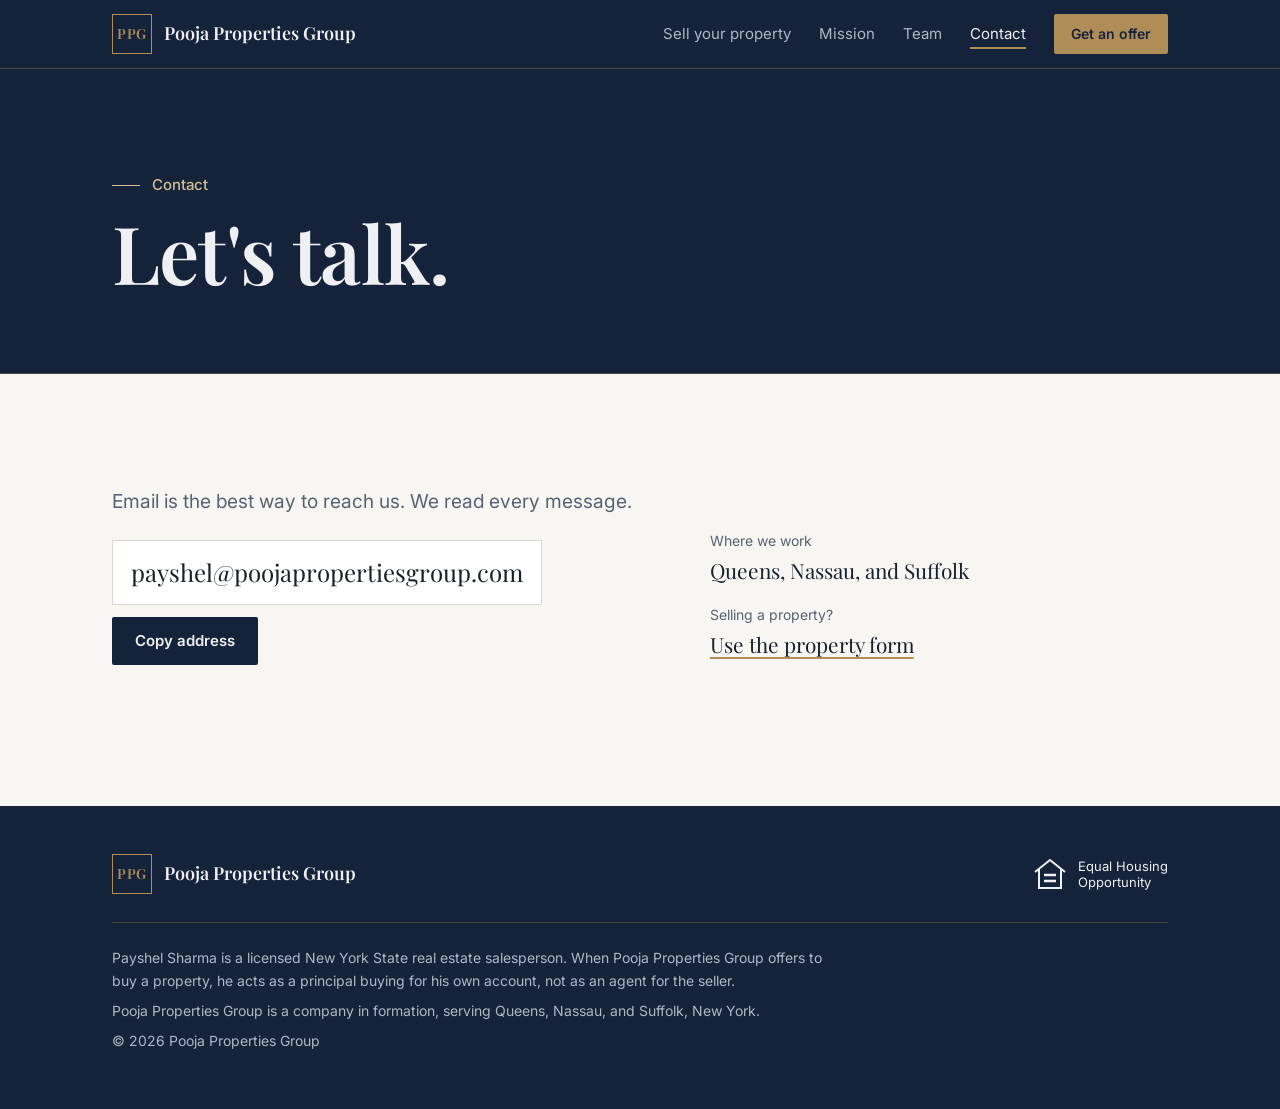
==== contact.html @ 6af987ad "Multi-page redesign: Home, Sell, Get an offer, Mission, Team, Contact Navy/brass design with We Buy " ====
<!doctype html>
<html lang="en">
<head>
<meta charset="utf-8">
<meta name="viewport" content="width=device-width, initial-scale=1, viewport-fit=cover">
<title>Contact | Pooja Properties Group</title>
<meta name="description" content="Contact Pooja Properties Group in Queens and Long Island, NY.">
<meta name="theme-color" content="#14233a">
<link rel="preconnect" href="https://fonts.googleapis.com">
<link rel="preconnect" href="https://fonts.gstatic.com" crossorigin>
<link rel="stylesheet" href="https://fonts.googleapis.com/css2?family=Playfair+Display:ital,wght@0,500;0,600;0,700;1,500&family=Inter:wght@400;500;600&display=swap">
<link rel="stylesheet" href="styles.css">
</head>
<body>

<header class="site-head">
  <div class="wrap">
    <a class="brand" href="index.html" aria-label="Pooja Properties Group home">
      <span class="mono" aria-hidden="true">PPG</span>
      <span class="brand-name">Pooja Properties Group</span>
    </a>
    <button class="menu-btn" id="menu-btn" type="button" aria-expanded="false" aria-controls="site-nav"><span class="bars" aria-hidden="true"></span><span class="label">Menu</span></button>
    <nav class="nav" id="site-nav" aria-label="Main">
      <a href="sell.html">Sell your property</a>
      <a href="mission.html">Mission</a>
      <a href="team.html">Team</a>
      <a href="contact.html" aria-current="page">Contact</a>
      <a class="btn btn-brass" href="offer.html">Get an offer</a>
    </nav>
  </div>
</header>

<main id="main">
  <section class="page-hero">
    <div class="wrap">
      <p class="kicker">Contact</p>
      <h1>Let's talk.</h1>
    </div>
  </section>
  <section class="section" aria-labelledby="contact-h">
    <div class="wrap contact-grid">
      <div>
        <h2 id="contact-h" class="sr">Email</h2>
        <p class="lede" style="margin:0">Email is the best way to reach us. We read every message.</p>
        <div class="email-row">
          <a class="email" id="email" href="mailto:payshel@poojapropertiesgroup.com">payshel@poojapropertiesgroup.com</a>
          <button class="btn btn-navy" id="copy-btn" type="button">Copy address</button>
        </div>
        <p class="small" id="copy-status" aria-live="polite" style="margin-top:10px;min-height:1.4em"></p>
      </div>
      <dl class="area">
        <dt>Where we work</dt><dd>Queens, Nassau, and Suffolk</dd>
        <dt>Selling a property?</dt><dd><a href="offer.html" style="text-decoration-color:var(--brass);text-underline-offset:4px">Use the property form</a></dd>
      </dl>
    </div>
  </section>
</main>

<footer>
  <div class="wrap">
    <div class="foot-top">
      <div class="brand"><span class="mono" aria-hidden="true">PPG</span><span class="brand-name">Pooja Properties Group</span></div>
      <div class="eho">
        <svg width="36" height="36" viewBox="0 0 36 36" fill="none" stroke="currentColor" stroke-width="2" aria-hidden="true"><path d="M3 16 18 4l15 12M7 13v19h22V13"/><path d="M12 19h12M12 25h12" stroke-width="2.4"/></svg>
        <span>Equal Housing<br>Opportunity</span>
      </div>
    </div>
    <div class="disclose">
      <p>Payshel Sharma is a licensed New York State real estate salesperson. When Pooja Properties Group offers to buy a property, he acts as a principal buying for his own account, not as an agent for the seller.</p>
      <p>Pooja Properties Group is a company in formation, serving Queens, Nassau, and Suffolk, New York.</p>
      <p>&copy; 2026 Pooja Properties Group</p>
    </div>
  </div>
</footer>

<div class="pin" id="pin"><a class="btn btn-brass" href="offer.html">Get an offer</a></div>
<script src="site.js"></script>
</body>
</html>
---- styles.css ----
:root {
  --navy: #14233a;
  --navy-2: #1d3150;
  --navy-3: #2a4166;
  --brass: #b08d57;
  --brass-soft: #d3bd94;
  --paper: #f7f6f2;
  --stone: #ecebe5;
  --ink: #18202c;
  --muted: #586172;
  --rule: #d9d6cd;
  --on-navy: #eef0f4;
  --on-navy-muted: #aeb8c8;
  --serif: "Playfair Display", Georgia, "Times New Roman", serif;
  --sans: "Inter", system-ui, -apple-system, "Segoe UI", sans-serif;
  color-scheme: light;
}
* { box-sizing: border-box; }
html { scroll-behavior: smooth; scroll-padding-top: 80px; }
@media (prefers-reduced-motion: reduce) { html { scroll-behavior: auto; } }
body { margin: 0; background: var(--paper); color: var(--ink); font-family: var(--sans); font-size: 17px; line-height: 1.6; -webkit-font-smoothing: antialiased; }
img, svg { display: block; }
a { color: inherit; }
:focus-visible { outline: 2px solid var(--brass); outline-offset: 3px; border-radius: 2px; }
.wrap { max-width: 1120px; margin: 0 auto; padding-left: max(16px, env(safe-area-inset-left)); padding-right: max(16px, env(safe-area-inset-right)); }
@media (min-width: 700px) { .wrap { padding-left: 32px; padding-right: 32px; } }
h1, h2, h3 { font-family: var(--serif); font-weight: 600; letter-spacing: -0.01em; text-wrap: balance; margin: 0; }
h2 { font-size: clamp(1.9rem, 4vw, 2.8rem); line-height: 1.12; }
h3 { font-size: 1.25rem; line-height: 1.25; }
p { margin: 0 0 1em; max-width: 64ch; }
.kicker { font-size: 15px; font-weight: 500; color: var(--brass); margin: 0 0 14px; display: flex; align-items: center; gap: 12px; }
.kicker::before { content: ""; width: 28px; height: 1px; background: currentColor; }
.lede { font-size: clamp(1.05rem, 1.8vw, 1.2rem); color: var(--muted); }

/* Buttons */
.btn { display: inline-flex; align-items: center; justify-content: center; min-height: 48px; padding: 12px 22px; font: 600 15px/1.2 var(--sans); text-decoration: none; border-radius: 2px; border: 1px solid transparent; cursor: pointer; }
.btn-brass { background: var(--brass); color: var(--navy); }
.btn-brass:hover { background: var(--brass-soft); }
.btn-line { border-color: rgba(238,240,244,.45); color: var(--on-navy); background: transparent; }
.btn-line:hover { border-color: var(--on-navy); }
.btn-navy { background: var(--navy); color: var(--on-navy); }
.btn-navy:hover { background: var(--navy-2); }

/* Header */
.site-head { position: sticky; top: 0; z-index: 20; background: var(--navy); color: var(--on-navy); border-bottom: 1px solid rgba(176,141,87,.35); }
.site-head .wrap { display: flex; align-items: center; justify-content: space-between; gap: 16px; min-height: 68px; }
.brand { display: flex; align-items: center; gap: 12px; text-decoration: none; }
.mono { width: 40px; height: 40px; border: 1.5px solid var(--brass); display: grid; place-items: center; font-family: var(--serif); font-weight: 600; font-size: 14px; letter-spacing: .04em; color: var(--brass); flex: none; }
.brand-name { font-family: var(--serif); font-size: 18px; font-weight: 600; line-height: 1.1; }
.nav { display: flex; align-items: center; gap: 28px; }
.nav a { font-size: 15px; text-decoration: none; color: var(--on-navy-muted); }
.nav a:hover { color: var(--on-navy); }
.nav a.btn { color: var(--navy); }
.nav .btn { min-height: 40px; padding: 8px 16px; font-size: 14px; }
@media (max-width: 480px) { .brand-name { font-size: 16px; } }

/* Hero */
.hero { background: var(--navy); color: var(--on-navy); overflow: hidden; }
.hero-inner { padding-top: clamp(56px, 10vw, 112px); }
.hero h1 { font-size: clamp(2.8rem, 8.2vw, 6.2rem); line-height: 1; font-weight: 600; max-width: 15ch; }
.hero h1 span { display: block; }
.hero h1 .l2 { font-style: italic; font-weight: 500; color: var(--brass-soft); }
.hero .lede { color: var(--on-navy-muted); margin-top: 28px; max-width: 52ch; }
.hero-ctas { display: flex; flex-wrap: wrap; gap: 12px; margin-top: 32px; }
.street { width: 100%; height: clamp(120px, 15vw, 220px); margin-top: clamp(40px, 7vw, 72px); color: var(--brass); }
.street .ground { stroke: var(--brass); }
@media (prefers-reduced-motion: no-preference) {
  .street .draw { stroke-dasharray: 1; stroke-dashoffset: 1; animation: draw 2.2s cubic-bezier(.6,0,.2,1) .3s forwards; }
  .street .draw.d2 { animation-delay: .6s; }
  .street .draw.d3 { animation-delay: .9s; }
  .street .win { opacity: 0; animation: lit .5s ease-out 2.2s forwards; }
  @keyframes draw { to { stroke-dashoffset: 0; } }
  @keyframes lit { to { opacity: 1; } }
}

/* Promise strip */
.promises { background: var(--navy-2); color: var(--on-navy); }
.promises ul { list-style: none; margin: 0; padding: 0; display: grid; grid-template-columns: repeat(3, 1fr); }
.promises li { padding: 22px 0; display: flex; gap: 12px; align-items: baseline; font-size: 16px; }
.promises li + li { border-left: 1px solid rgba(176,141,87,.35); padding-left: 24px; }
.promises b { font-family: var(--serif); font-weight: 600; font-size: 1.15rem; color: var(--brass-soft); }
@media (max-width: 760px) {
  .promises ul { grid-template-columns: 1fr; }
  .promises li { padding: 14px 0; }
  .promises li + li { border-left: 0; border-top: 1px solid rgba(176,141,87,.3); padding-left: 0; }
}

/* Sections */
.section { padding-block: clamp(64px, 9vw, 112px); }
.section-head { max-width: 720px; margin-bottom: 44px; }
.section-head .lede { margin-top: 16px; }

/* What we do */
.types { display: grid; grid-template-columns: repeat(3, 1fr); border-top: 1px solid var(--ink); }
.type { padding: 28px 28px 8px 0; }
.type + .type { padding-left: 28px; border-left: 1px solid var(--rule); }
.type svg { color: var(--brass); margin-bottom: 18px; }
.type p { color: var(--muted); font-size: 16px; margin-top: 8px; }
.later { margin-top: 36px; padding-top: 20px; border-top: 1px solid var(--rule); color: var(--muted); font-size: 16px; }
.later b { color: var(--ink); font-weight: 600; }
@media (max-width: 760px) {
  .types { grid-template-columns: 1fr; }
  .type, .type + .type { padding: 24px 0 4px; border-left: 0; }
  .type + .type { border-top: 1px solid var(--rule); }
}

/* Burden band */
.band { background: var(--navy); color: var(--on-navy); text-align: center; padding-block: clamp(80px, 12vw, 140px); position: relative; }
.band::before, .band::after { content: ""; position: absolute; left: 50%; width: 1px; height: 48px; background: var(--brass); transform: translateX(-50%); }
.band::before { top: 0; } .band::after { bottom: 0; }
.band h2 { font-size: clamp(3rem, 10vw, 7.5rem); line-height: .98; font-weight: 600; margin: 0 auto; max-width: 14ch; }
.band p { margin: 28px auto 0; color: var(--on-navy-muted); font-size: clamp(1.05rem, 2vw, 1.3rem); font-family: var(--serif); font-style: italic; }

/* Sell */
.sell { background: var(--paper); }
.burdens { display: grid; grid-template-columns: repeat(auto-fill, minmax(min(100%, 300px), 1fr)); gap: 1px; background: var(--rule); border: 1px solid var(--rule); }
.burden { background: var(--paper); padding: 26px 24px; }
.burden h3 { font-size: 1.15rem; }
.burden p { margin: 8px 0 0; color: var(--muted); font-size: 16px; }
.burden.cta { background: var(--navy); color: var(--on-navy); display: flex; flex-direction: column; justify-content: space-between; gap: 18px; }
.burden.cta p { color: var(--on-navy-muted); }
.burden.cta a { align-self: flex-start; }

.steps-wrap { margin-top: clamp(64px, 8vw, 96px); }
.steps { list-style: none; padding: 0; margin: 0; display: grid; grid-template-columns: repeat(3, 1fr); gap: 32px; counter-reset: s; }
.steps li { counter-increment: s; border-top: 2px solid var(--brass); padding-top: 18px; }
.steps li::before { content: counter(s); font-family: var(--serif); font-size: 2.6rem; line-height: 1; color: var(--brass); display: block; margin-bottom: 12px; }
.steps p { color: var(--muted); font-size: 16px; margin: 8px 0 0; }
@media (max-width: 760px) { .steps { grid-template-columns: 1fr; gap: 28px; } }

.compare-wrap { margin-top: clamp(64px, 8vw, 96px); display: grid; grid-template-columns: 1fr 1.6fr; gap: 48px; align-items: start; }
@media (max-width: 900px) { .compare-wrap { grid-template-columns: 1fr; gap: 28px; } }
.table-scroll { overflow-x: auto; }
table { width: 100%; border-collapse: collapse; font-size: 16px; min-width: 520px; }
th, td { text-align: left; padding: 14px 16px; border-bottom: 1px solid var(--rule); vertical-align: top; }
thead th { font-family: var(--serif); font-size: 1.1rem; font-weight: 600; border-bottom: 2px solid var(--ink); }
thead th.us { background: var(--navy); color: var(--on-navy); border-bottom-color: var(--brass); }
tbody th { font-weight: 600; width: 22%; }
td.us { background: var(--stone); }
@media (max-width: 600px) { table { min-width: 0; font-size: 14px; } th, td { padding: 12px 8px; } thead th { font-size: 1rem; } }
.honest { font-size: 15px; color: var(--muted); margin-top: 16px; }

/* Form */
.offer { background: var(--stone); }
.offer-grid { display: grid; grid-template-columns: 1fr 1.3fr; gap: clamp(32px, 6vw, 80px); align-items: start; }
@media (max-width: 900px) { .offer-grid { grid-template-columns: 1fr; } }
.assure { list-style: none; padding: 0; margin: 24px 0 0; }
.assure li { padding: 12px 0 12px 28px; border-top: 1px solid var(--rule); position: relative; font-size: 16px; }
.assure li::before { content: ""; position: absolute; left: 0; top: 21px; width: 14px; height: 1.5px; background: var(--brass); }
form { background: var(--paper); border: 1px solid var(--rule); border-top: 3px solid var(--navy); padding: clamp(20px, 4vw, 36px); display: grid; grid-template-columns: 1fr 1fr; gap: 18px 16px; }
.field { display: grid; gap: 6px; }
.field.full { grid-column: 1 / -1; }
@media (max-width: 560px) { form { grid-template-columns: 1fr; } }
label { font-size: 14px; font-weight: 600; }
label .opt { font-weight: 400; color: var(--muted); }
input, select, textarea { font: 400 16px/1.4 var(--sans); color: var(--ink); background: #fff; border: 1px solid #c3c0b6; border-radius: 2px; padding: 12px; width: 100%; min-height: 48px; }
textarea { min-height: 96px; resize: vertical; }
input:focus, select:focus, textarea:focus { outline: 2px solid var(--brass); outline-offset: 0; border-color: var(--brass); }
.form-foot { grid-column: 1 / -1; display: flex; flex-wrap: wrap; align-items: center; gap: 12px 20px; }
.form-foot .btn { min-width: 220px; }
.small { font-size: 14px; color: var(--muted); margin: 0; }
.status { grid-column: 1 / -1; font-size: 15px; margin: 0; min-height: 1.2em; }
.status.err { color: #9b2c2c; }

/* FAQ */
.faq { max-width: 820px; }
details { border-top: 1px solid var(--rule); }
details:last-child { border-bottom: 1px solid var(--rule); }
summary { list-style: none; cursor: pointer; padding: 20px 40px 20px 0; font-family: var(--serif); font-size: 1.2rem; font-weight: 600; position: relative; }
summary::-webkit-details-marker { display: none; }
summary::after { content: "+"; position: absolute; right: 4px; top: 16px; font-family: var(--sans); font-weight: 400; font-size: 1.6rem; color: var(--brass); }
details[open] summary::after { content: "\2212"; }
details p { color: var(--muted); padding-bottom: 12px; }

/* Mission */
.mission { background: var(--navy); color: var(--on-navy); }
.mission .kicker { color: var(--brass-soft); }
.mission blockquote { margin: 0; font-family: var(--serif); font-size: clamp(1.5rem, 3.2vw, 2.3rem); line-height: 1.3; max-width: 30ch; font-weight: 500; }
.values { display: grid; grid-template-columns: repeat(4, 1fr); gap: 32px; margin-top: clamp(48px, 7vw, 80px); }
.values div { border-top: 1px solid var(--brass); padding-top: 18px; }
.values h3 { color: var(--brass-soft); }
.values p { color: var(--on-navy-muted); font-size: 16px; margin-top: 8px; }
@media (max-width: 860px) { .values { grid-template-columns: 1fr 1fr; } }
@media (max-width: 520px) { .values { grid-template-columns: 1fr; } }

/* Founder */
.team { display: grid; grid-template-columns: 1.5fr 1fr; gap: 24px; }
@media (max-width: 860px) { .team { grid-template-columns: 1fr; } }
.person { display: grid; grid-template-columns: 120px 1fr; gap: 28px; padding: 32px; background: #fff; border: 1px solid var(--rule); }
@media (max-width: 560px) { .person { grid-template-columns: 1fr; padding: 24px; } }
.portrait { width: 120px; height: 150px; background: var(--navy); display: grid; place-items: center; font-family: var(--serif); font-size: 2.2rem; color: var(--brass-soft); border-bottom: 3px solid var(--brass); }
.role { color: var(--brass); font-weight: 600; font-size: 15px; margin: 4px 0 16px; }
.person p:last-child { margin-bottom: 0; }
.open-slot { border: 1.5px dashed #bdb9ad; padding: 32px; display: flex; flex-direction: column; justify-content: space-between; gap: 20px; }
.open-slot p { color: var(--muted); font-size: 16px; margin: 10px 0 0; }
.open-slot a { align-self: flex-start; color: var(--navy); font-weight: 600; text-decoration-color: var(--brass); text-underline-offset: 4px; }

/* Contact */
.contact-grid { display: grid; grid-template-columns: 1.2fr 1fr; gap: 48px; align-items: end; }
@media (max-width: 860px) { .contact-grid { grid-template-columns: 1fr; gap: 28px; } }
.email-row { display: flex; flex-wrap: wrap; gap: 12px; margin-top: 24px; align-items: stretch; }
.email { font-family: var(--serif); font-size: clamp(1.1rem, 3vw, 1.5rem); padding: 12px 18px; background: #fff; border: 1px solid var(--rule); text-decoration: none; overflow-wrap: anywhere; min-width: 0; display: flex; align-items: center; }
.area dt { font-size: 14px; color: var(--muted); }
.area dd { margin: 2px 0 16px; font-family: var(--serif); font-size: 1.3rem; }

/* Footer */
footer { background: var(--navy); color: var(--on-navy-muted); font-size: 14px; padding-block: 48px calc(48px + env(safe-area-inset-bottom)); }
.foot-top { display: flex; flex-wrap: wrap; justify-content: space-between; gap: 24px; align-items: center; padding-bottom: 28px; border-bottom: 1px solid rgba(176,141,87,.3); }
.foot-top .brand-name { color: var(--on-navy); }
.eho { display: flex; align-items: center; gap: 10px; color: var(--on-navy); font-size: 13px; line-height: 1.25; }
.disclose { margin-top: 24px; max-width: 80ch; }
.disclose p { max-width: none; margin-bottom: 8px; }

/* Mobile pinned CTA */
.pin { position: fixed; left: 0; right: 0; bottom: 0; z-index: 30; padding: 10px 16px calc(10px + env(safe-area-inset-bottom)); background: rgba(20,35,58,.97); border-top: 1px solid var(--brass); display: none; transition: transform .25s ease; }
.pin .btn { width: 100%; }
.pin.hide { transform: translateY(110%); }
@media (max-width: 760px) { .pin { display: block; } body { padding-bottom: 76px; } }
@media (prefers-reduced-motion: reduce) { .pin { transition: none; } }
.sr { position: absolute; width: 1px; height: 1px; overflow: hidden; clip: rect(0 0 0 0); white-space: nowrap; }

/* ---------- Multi-page additions ---------- */
.nav a[aria-current="page"]:not(.btn) { color: var(--on-navy); text-decoration: underline; text-decoration-color: var(--brass); text-underline-offset: 8px; text-decoration-thickness: 1.5px; }
.menu-btn { display: none; align-items: center; gap: 10px; min-height: 44px; padding: 8px 14px; background: transparent; color: var(--on-navy); border: 1px solid rgba(238,240,244,.35); border-radius: 2px; font: 500 15px/1 var(--sans); cursor: pointer; }
.menu-btn .bars { width: 18px; height: 12px; position: relative; border-top: 1.5px solid currentColor; border-bottom: 1.5px solid currentColor; }
.menu-btn .bars::after { content: ""; position: absolute; left: 0; right: 0; top: 50%; border-top: 1.5px solid currentColor; transform: translateY(-50%); }
@media (max-width: 860px) {
  .menu-btn { display: inline-flex; }
  .nav { display: none; position: absolute; top: 100%; left: 0; right: 0; background: var(--navy); flex-direction: column; align-items: stretch; gap: 0; padding: 4px max(16px, env(safe-area-inset-left)) 20px; border-bottom: 1px solid var(--brass); box-shadow: 0 16px 32px rgba(10,18,30,.35); }
  .site-head.open .nav { display: flex; }
  .nav a:not(.btn) { display: block; padding: 16px 0; font-size: 17px; color: var(--on-navy); border-bottom: 1px solid rgba(238,240,244,.12); }
  .nav a[aria-current="page"]:not(.btn) { text-decoration: none; color: var(--brass-soft); }
  .nav .btn { display: flex; margin-top: 18px; min-height: 48px; font-size: 15px; }
}
.page-hero { background: var(--navy); color: var(--on-navy); padding-block: clamp(56px, 9vw, 104px) clamp(48px, 7vw, 80px); border-bottom: 1px solid rgba(176,141,87,.35); }
.page-hero .kicker { color: var(--brass-soft); }
.page-hero h1 { font-size: clamp(2.6rem, 7vw, 5rem); line-height: 1.02; max-width: 16ch; }
.page-hero .lede { color: var(--on-navy-muted); margin-top: 22px; max-width: 56ch; }
h1.as-h2 { font-size: clamp(1.9rem, 4vw, 2.8rem); line-height: 1.12; }
.band .btn { margin-top: 36px; }
.teasers { display: grid; grid-template-columns: repeat(3, 1fr); gap: 1px; background: var(--rule); border: 1px solid var(--rule); }
.teaser { background: var(--paper); padding: 32px 28px; display: flex; flex-direction: column; gap: 10px; text-decoration: none; color: var(--ink); }
.teaser:hover { background: #fff; }
.teaser:hover .go { text-decoration-color: var(--navy); }
.teaser p { color: var(--muted); font-size: 16px; margin: 0; flex: 1; }
.teaser .go { font-weight: 600; color: var(--navy); text-decoration: underline; text-decoration-color: var(--brass); text-underline-offset: 4px; margin-top: 8px; }
@media (max-width: 760px) { .teasers { grid-template-columns: 1fr; } }
.cta-strip { background: var(--stone); padding-block: clamp(48px, 7vw, 72px); }
.cta-strip .wrap { display: flex; flex-wrap: wrap; align-items: center; justify-content: space-between; gap: 20px 32px; }
.cta-strip h2 { font-size: clamp(1.6rem, 3.2vw, 2.2rem); }
.cta-strip p { margin: 8px 0 0; color: var(--muted); }
.roadmap { display: grid; grid-template-columns: repeat(3, 1fr); gap: 32px; }
.roadmap div { border-top: 2px solid var(--brass); padding-top: 18px; }
.roadmap .when { font-size: 15px; font-weight: 600; color: var(--brass); margin: 0 0 6px; }
.roadmap p:last-child { color: var(--muted); font-size: 16px; margin-top: 8px; }
@media (max-width: 760px) { .roadmap { grid-template-columns: 1fr; gap: 24px; } }
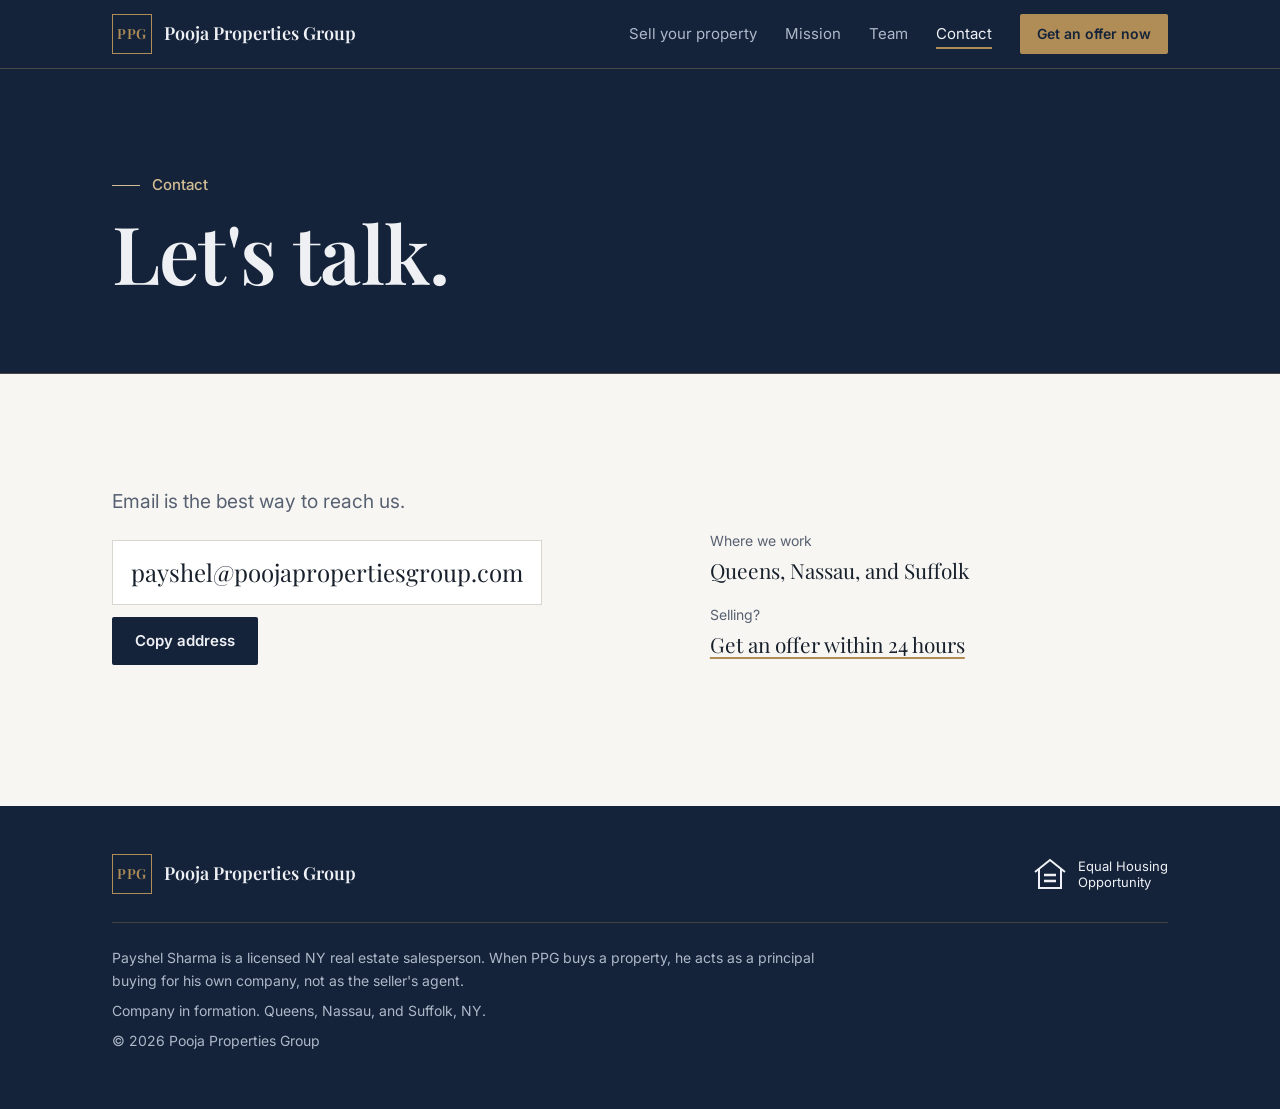
==== commit 246e736f: "Shorter site with 24-hour offer: Get an offer now button, offer application page Co-Authored-By: Cla" ====
--- a/contact.html
+++ b/contact.html
@@ -25,7 +25,7 @@
       <a href="mission.html">Mission</a>
       <a href="team.html">Team</a>
       <a href="contact.html" aria-current="page">Contact</a>
-      <a class="btn btn-brass" href="offer.html">Get an offer</a>
+      <a class="btn btn-brass" href="offer.html">Get an offer now</a>
     </nav>
   </div>
 </header>
@@ -37,11 +37,12 @@
       <h1>Let's talk.</h1>
     </div>
   </section>
+
   <section class="section" aria-labelledby="contact-h">
     <div class="wrap contact-grid">
       <div>
         <h2 id="contact-h" class="sr">Email</h2>
-        <p class="lede" style="margin:0">Email is the best way to reach us. We read every message.</p>
+        <p class="lede" style="margin:0">Email is the best way to reach us.</p>
         <div class="email-row">
           <a class="email" id="email" href="mailto:payshel@poojapropertiesgroup.com">payshel@poojapropertiesgroup.com</a>
           <button class="btn btn-navy" id="copy-btn" type="button">Copy address</button>
@@ -50,7 +51,7 @@
       </div>
       <dl class="area">
         <dt>Where we work</dt><dd>Queens, Nassau, and Suffolk</dd>
-        <dt>Selling a property?</dt><dd><a href="offer.html" style="text-decoration-color:var(--brass);text-underline-offset:4px">Use the property form</a></dd>
+        <dt>Selling?</dt><dd><a href="offer.html" style="text-decoration-color:var(--brass);text-underline-offset:4px">Get an offer within 24 hours</a></dd>
       </dl>
     </div>
   </section>
@@ -66,14 +67,14 @@
       </div>
     </div>
     <div class="disclose">
-      <p>Payshel Sharma is a licensed New York State real estate salesperson. When Pooja Properties Group offers to buy a property, he acts as a principal buying for his own account, not as an agent for the seller.</p>
-      <p>Pooja Properties Group is a company in formation, serving Queens, Nassau, and Suffolk, New York.</p>
+      <p>Payshel Sharma is a licensed NY real estate salesperson. When PPG buys a property, he acts as a principal buying for his own company, not as the seller's agent.</p>
+      <p>Company in formation. Queens, Nassau, and Suffolk, NY.</p>
       <p>&copy; 2026 Pooja Properties Group</p>
     </div>
   </div>
 </footer>
 
-<div class="pin" id="pin"><a class="btn btn-brass" href="offer.html">Get an offer</a></div>
+<div class="pin" id="pin"><a class="btn btn-brass" href="offer.html">Get an offer now</a></div>
 <script src="site.js"></script>
 </body>
 </html>
--- a/styles.css
+++ b/styles.css
@@ -254,3 +254,32 @@
 .roadmap .when { font-size: 15px; font-weight: 600; color: var(--brass); margin: 0 0 6px; }
 .roadmap p:last-child { color: var(--muted); font-size: 16px; margin-top: 8px; }
 @media (max-width: 760px) { .roadmap { grid-template-columns: 1fr; gap: 24px; } }
+/* ---------- Lean redesign ---------- */
+.hero-offer h1 { font-size: clamp(2.6rem, 9.6vw, 7.6rem); line-height: .95; max-width: none; letter-spacing: -0.02em; }
+.btn-huge { margin-top: 36px; min-height: 68px; padding: 0 44px; font-size: clamp(1.1rem, 2.4vw, 1.35rem); letter-spacing: .01em; box-shadow: 0 0 0 1px var(--brass), 0 0 0 7px rgba(176,141,87,.22); }
+@media (max-width: 560px) { .btn-huge { width: 100%; } }
+.hero-offer .lede { margin-top: 24px; font-size: clamp(1.1rem, 2.2vw, 1.4rem); color: var(--on-navy); }
+.quick { display: flex; gap: 10px; margin-top: 32px; max-width: 620px; }
+.quick input { flex: 1; min-width: 0; min-height: 58px; font-size: 17px; border: 0; padding: 0 18px; border-radius: 2px; }
+.quick .btn { min-height: 58px; padding: 0 26px; font-size: 16px; white-space: nowrap; }
+@media (max-width: 560px) { .quick { flex-direction: column; } .quick .btn { width: 100%; } }
+.fine { font-size: 14px; color: var(--on-navy-muted); margin-top: 14px; }
+.band .lede-line { margin: 22px auto 0; color: var(--on-navy-muted); font-family: var(--sans); font-style: normal; font-size: clamp(1.05rem, 2vw, 1.2rem); max-width: 40ch; }
+.feature { display: grid; grid-template-columns: 1fr 1fr; gap: clamp(32px, 6vw, 88px); align-items: center; }
+.feature + .feature { margin-top: clamp(64px, 9vw, 112px); }
+.feature.flip .ph { order: -1; }
+.feature h2 { font-size: clamp(2.2rem, 5vw, 3.6rem); line-height: 1.04; }
+.feature p { font-size: clamp(1.05rem, 1.8vw, 1.2rem); color: var(--muted); margin: 16px 0 28px; }
+@media (max-width: 760px) { .feature { grid-template-columns: 1fr; gap: 24px; } .feature.flip .ph { order: 0; } .feature .ph { order: -1; } }
+.ph { aspect-ratio: 4 / 3; background: var(--navy); display: grid; place-items: center; color: var(--brass); overflow: hidden; position: relative; }
+.ph::after { content: ""; position: absolute; inset: 14px; border: 1px solid rgba(176,141,87,.4); pointer-events: none; }
+.ph img { width: 100%; height: 100%; object-fit: cover; }
+.ph.has-img::after { display: none; }
+.burdens.lean .burden p { font-size: 16px; }
+.steps.lean li::before { margin-bottom: 8px; }
+.page-hero .btn { margin-top: 28px; }
+.portrait.photo { padding: 0; overflow: hidden; }
+.portrait.photo img { width: 100%; height: 100%; object-fit: cover; }
+
+.note-24 { margin-top: 22px; max-width: 46ch; font-size: 16px; color: var(--on-navy); border-left: 2px solid var(--brass); padding-left: 14px; }
+.note-24 b { color: var(--brass-soft); font-weight: 600; }
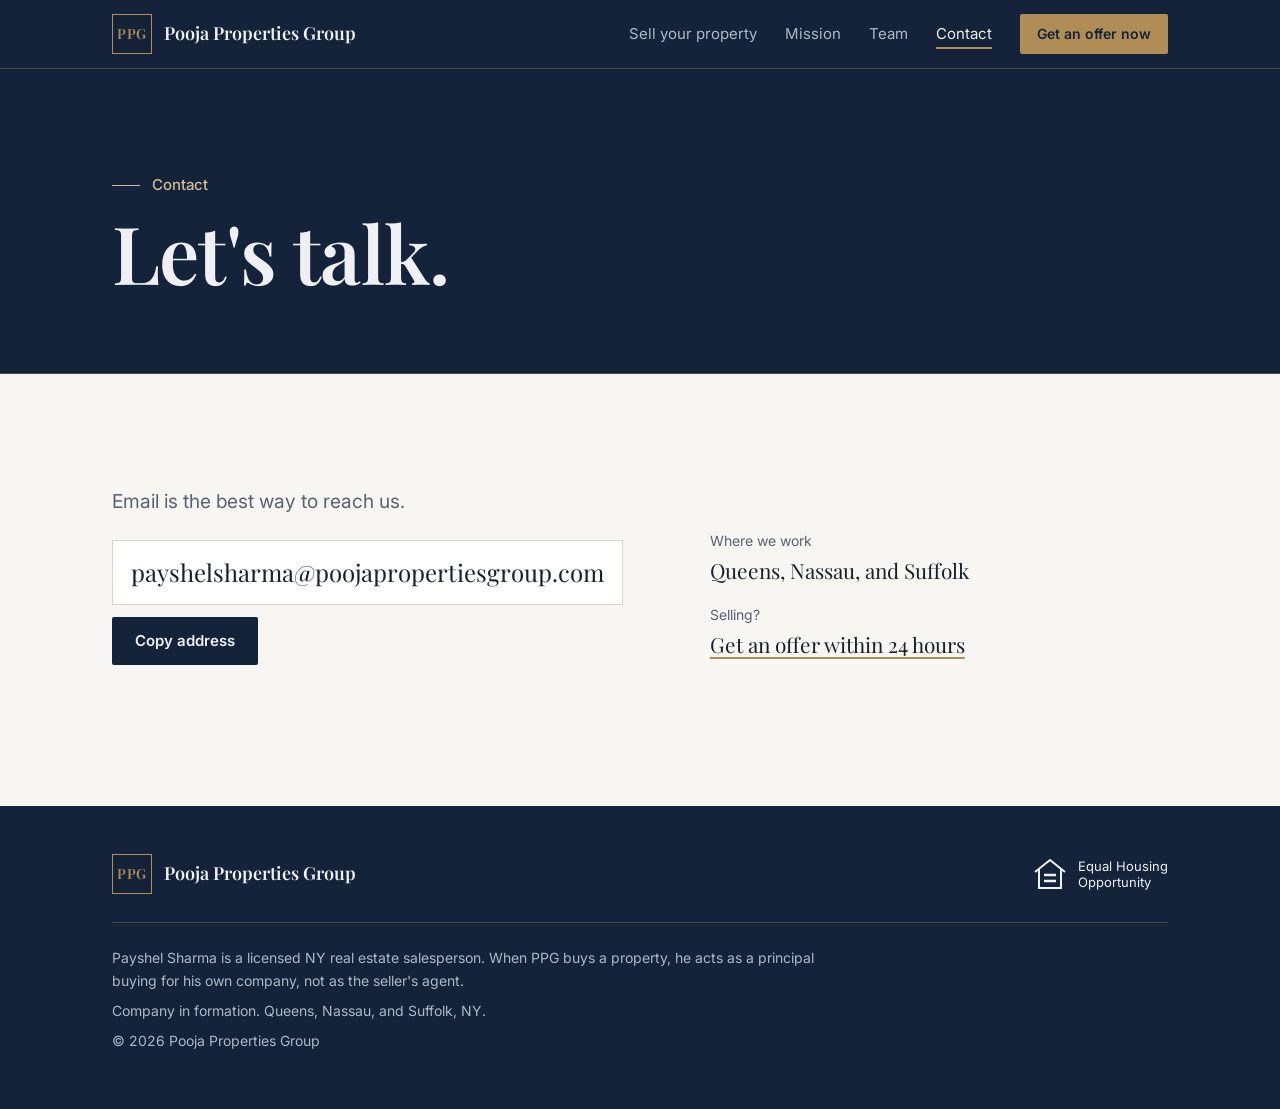
==== commit 93908c0c: "Use payshelsharma@poojapropertiesgroup.com (the address with a working forward) Co-Authored-By: Clau" ====
--- a/contact.html
+++ b/contact.html
@@ -44,7 +44,7 @@
         <h2 id="contact-h" class="sr">Email</h2>
         <p class="lede" style="margin:0">Email is the best way to reach us.</p>
         <div class="email-row">
-          <a class="email" id="email" href="mailto:payshel@poojapropertiesgroup.com">payshel@poojapropertiesgroup.com</a>
+          <a class="email" id="email" href="mailto:payshelsharma@poojapropertiesgroup.com">payshelsharma@poojapropertiesgroup.com</a>
           <button class="btn btn-navy" id="copy-btn" type="button">Copy address</button>
         </div>
         <p class="small" id="copy-status" aria-live="polite" style="margin-top:10px;min-height:1.4em"></p>
--- a/styles.css
+++ b/styles.css
@@ -283,3 +283,86 @@
 
 .note-24 { margin-top: 22px; max-width: 46ch; font-size: 16px; color: var(--on-navy); border-left: 2px solid var(--brass); padding-left: 14px; }
 .note-24 b { color: var(--brass-soft); font-weight: 600; }
+
+/* Team roster */
+.roster { display: grid; grid-template-columns: repeat(4, 1fr); gap: 24px; }
+.member { background: #fff; border: 1px solid var(--rule); display: flex; flex-direction: column; }
+.member .mphoto { aspect-ratio: 4 / 5; background: var(--navy); overflow: hidden; border-bottom: 3px solid var(--brass); display: grid; place-items: center; }
+.member .mphoto img { width: 100%; height: 100%; object-fit: cover; object-position: 50% 30%; }
+.member .mphoto.initials span { font-family: var(--serif); font-size: 3rem; color: var(--brass-soft); }
+.member .mtext { padding: 20px 22px 24px; }
+.member h2 { font-size: 1.3rem; line-height: 1.2; }
+.member .role { font-size: 15px; font-weight: 600; color: var(--navy); margin: 8px 0 0; line-height: 1.35; }
+.member .role span { font-weight: 500; color: var(--brass); }
+.member .bio { font-size: 15px; color: var(--muted); margin: 12px 0 0; }
+.member .bio:empty { display: none; }
+.member.lead { grid-column: 1 / -1; flex-direction: row; }
+.member.lead .mphoto { width: min(320px, 40%); flex: none; border-bottom: 0; border-right: 3px solid var(--brass); }
+.member.lead .mtext { padding: clamp(24px, 4vw, 48px); align-self: center; }
+.member.lead h2 { font-size: clamp(1.8rem, 3.5vw, 2.6rem); }
+.member.lead .role { font-size: 17px; }
+.roster .open-slot { grid-column: span 4; flex-direction: row; align-items: center; }
+@media (max-width: 1000px) { .roster { grid-template-columns: repeat(2, 1fr); } .roster .open-slot { grid-column: span 2; } }
+@media (max-width: 560px) {
+  .roster { grid-template-columns: 1fr; } .roster .open-slot { grid-column: auto; flex-direction: column; align-items: flex-start; }
+  .member { flex-direction: row; }
+  .member .mphoto { width: 112px; flex: none; align-self: stretch; aspect-ratio: auto; min-height: 112px; border-bottom: 0; border-right: 3px solid var(--brass); }
+  .member .mphoto.initials span { font-size: 2rem; }
+  .member .mtext { padding: 16px 18px; align-self: center; }
+  .member.lead .mphoto { width: 132px; }
+  .member.lead .mtext { padding: 18px; }
+  .member.lead h2 { font-size: 1.5rem; }
+  .member.lead .role { font-size: 15px; }
+}
+
+.member .creds { list-style: none; margin: 14px 0 0; padding: 12px 0 0; border-top: 1px solid var(--rule); font-size: 15px; color: var(--muted); line-height: 1.45; }
+.member .creds li { position: relative; padding-left: 14px; }
+.member .creds li::before { content: ""; position: absolute; left: 0; top: .65em; width: 6px; height: 1.5px; background: var(--brass); }
+.member .creds li { color: var(--ink); font-weight: 500; }
+.member .creds li:last-child { color: var(--muted); font-weight: 400; }
+.member .mtext { display: flex; flex-direction: column; flex: 1; }
+.more-btn { margin-top: 16px; align-self: flex-start; background: none; border: 0; padding: 4px 0; font: 600 15px/1.2 var(--sans); color: var(--navy); text-decoration: underline; text-decoration-color: var(--brass); text-underline-offset: 5px; text-decoration-thickness: 1.5px; cursor: pointer; }
+.more-btn:hover { text-decoration-color: var(--navy); }
+.member:not(.lead) .more-btn { margin-top: auto; padding-top: 16px; }
+.bio-modal { width: min(640px, calc(100vw - 32px)); max-height: calc(100vh - 48px); padding: 0; border: 0; border-top: 3px solid var(--brass); border-radius: 2px; background: var(--paper); color: var(--ink); box-shadow: 0 24px 64px rgba(10,18,30,.35); }
+.bio-modal::backdrop { background: rgba(20,35,58,.6); }
+.bm-head { display: flex; gap: 20px; align-items: center; padding: 28px 28px 20px; background: var(--navy); color: var(--on-navy); }
+.bm-head img { width: 80px; height: 100px; object-fit: cover; object-position: 50% 30%; flex: none; border-bottom: 2px solid var(--brass); }
+.bm-head h2 { font-size: 1.6rem; }
+.bm-head .role { margin: 6px 0 0; font-size: 15px; font-weight: 600; color: var(--on-navy); line-height: 1.35; }
+.bm-head .role span { color: var(--brass-soft); font-weight: 500; }
+.bm-body { padding: 24px 28px 4px; }
+.bm-body p { font-size: 16px; color: var(--ink); }
+.bio-modal form { display: block; background: none; border: 0; padding: 4px 28px 28px; margin: 0; }
+@media (max-width: 560px) { .bm-head { padding: 20px; } .bm-body { padding: 20px 20px 0; } .bio-modal form { padding: 4px 20px 20px; } .member .creds { font-size: 14px; } }
+/* Offer application */
+form.app { display: block; max-width: 860px; margin: 0 auto; padding: 0; background: none; border: 0; }
+.app .notice { background: var(--navy); color: var(--on-navy); padding: 18px 22px; border-left: 4px solid var(--brass); font-size: 16px; margin: 0 0 16px; max-width: none; }
+.app .notice strong { color: var(--brass-soft); }
+.req-note { font-size: 14px; color: var(--muted); margin: 0 0 24px; }
+.fs { margin: 0 0 20px; padding: clamp(20px, 4vw, 32px); background: var(--paper); border: 1px solid var(--rule); min-width: 0; }
+.fs legend { float: left; width: 100%; padding: 0; margin: 0 0 20px; font-family: var(--serif); font-size: 1.5rem; font-weight: 600; display: flex; align-items: center; gap: 12px; }
+.fs legend + * { clear: both; }
+.fs .num { width: 32px; height: 32px; flex: none; display: grid; place-items: center; background: var(--navy); color: var(--brass-soft); font-family: var(--sans); font-size: 15px; font-weight: 600; border-radius: 2px; }
+.app .field { align-content: start; }
+.app .grid { display: grid; grid-template-columns: 1fr 1fr; gap: 18px 16px; }
+.app .cond .grid { padding: 18px; background: var(--stone); border-left: 3px solid var(--brass); }
+@media (max-width: 600px) { .app .grid { grid-template-columns: 1fr; } }
+.glabel { display: block; font-size: 14px; font-weight: 600; margin-bottom: 8px; }
+.choices { display: flex; flex-wrap: wrap; gap: 8px; }
+.choice { display: inline-flex; align-items: center; gap: 8px; min-height: 44px; padding: 8px 14px; background: #fff; border: 1px solid #c3c0b6; border-radius: 2px; font-size: 15px; font-weight: 500; cursor: pointer; }
+.choice input { width: 18px; height: 18px; min-height: 0; margin: 0; padding: 0; accent-color: var(--navy); flex: none; }
+.choice:has(input:checked) { border-color: var(--navy); background: #eef0f4; box-shadow: inset 0 0 0 1px var(--navy); }
+.choice:has(input:focus-visible) { outline: 2px solid var(--brass); outline-offset: 2px; }
+.hint { font-size: 13px; color: var(--muted); margin: 6px 0 0; }
+input[type=file] { padding: 10px; background: #fff; }
+.photo-note { margin: 0; padding: 16px; background: var(--stone); border-left: 3px solid var(--brass); font-size: 16px; }
+.agree { background: #fff; }
+.agree .notice { margin-bottom: 18px; }
+.choice.ack { align-items: flex-start; display: flex; font-weight: 500; line-height: 1.5; padding: 14px 16px; }
+.choice.ack input { margin-top: 3px; }
+.disclose-line { margin-top: 14px; }
+.btn-submit { width: 100%; min-height: 60px; font-size: 1.1rem; }
+[aria-invalid="true"], .choices.invalid .choice { border-color: #9b2c2c !important; }
+
+[hidden] { display: none !important; }
